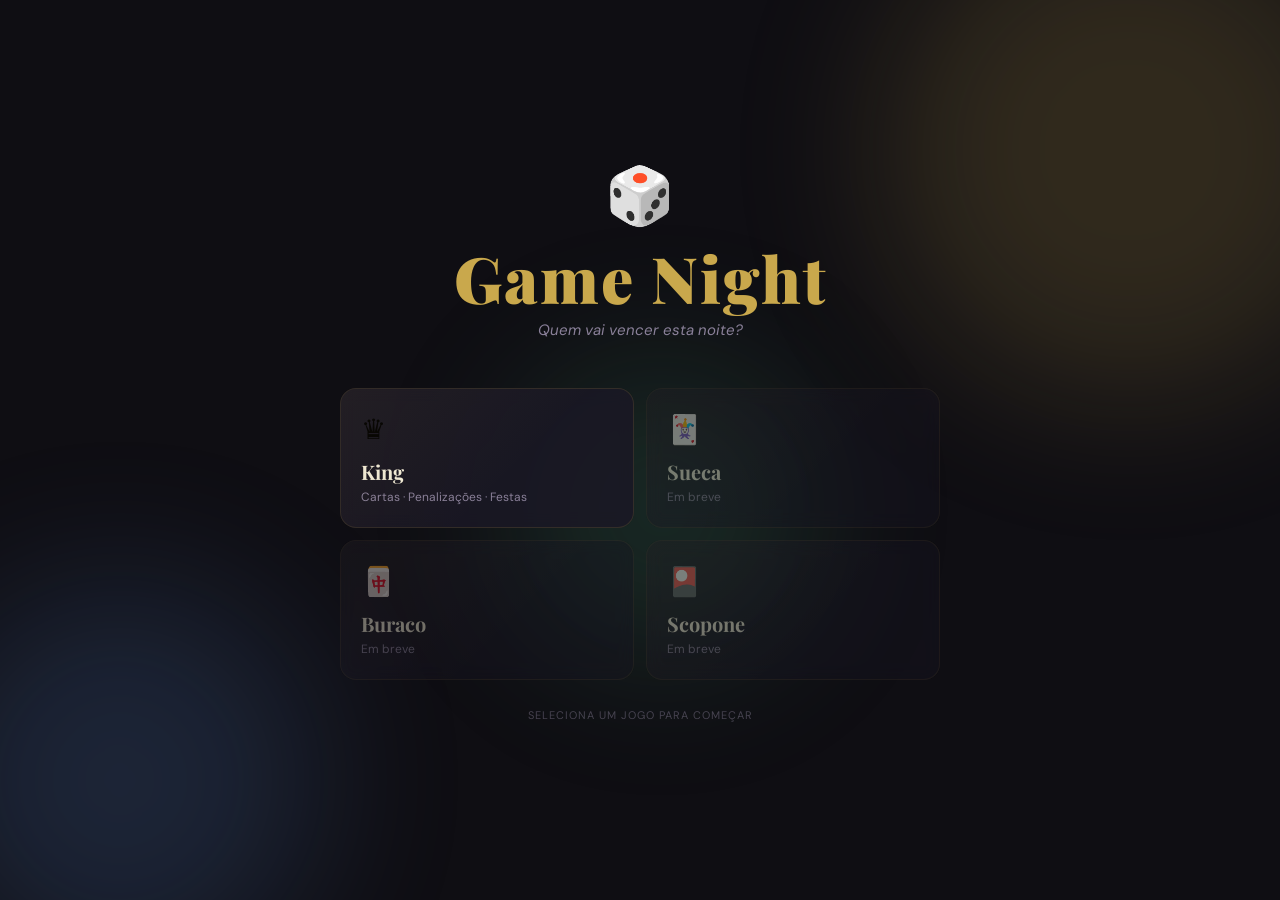
==== index.html @ 3f030af3 "corr king" ====
<!DOCTYPE html>
<html lang="pt">
<head>
<meta charset="UTF-8"/>
<meta name="viewport" content="width=device-width, initial-scale=1.0"/>
<title>Game Night 🎲</title>
<link href="https://fonts.googleapis.com/css2?family=Playfair+Display:wght@400;700;900&family=DM+Sans:wght@300;400;500&display=swap" rel="stylesheet"/>
<style>
*{box-sizing:border-box;margin:0;padding:0}
:root{
  --gold:#c9a84c;--gold-light:#f0d080;
  --bg-deep:#0f0e13;--bg-card:#1a1825;--bg-surface:#221f30;--bg-row:#13121a;
  --text-main:#f0ead6;--text-muted:#8a8099;
  --red:#d64545;--green:#4caf7a;
  --border:rgba(201,168,76,0.15);--border-h:rgba(201,168,76,0.4);
}
html,body{height:100%}
body{font-family:'DM Sans',sans-serif;background:var(--bg-deep);color:var(--text-main);font-size:14px}

/* ── SCREENS ── */
.screen{display:none;min-height:100vh}
.screen.active{display:block}

/* ── HOME ── */
.home-wrap{position:relative;min-height:100vh;display:flex;flex-direction:column;align-items:center;justify-content:center;padding:40px 20px 60px;overflow:hidden}
.blob{position:fixed;border-radius:50%;filter:blur(80px);opacity:.18;pointer-events:none}
.b1{width:500px;height:500px;background:#c9a84c;top:-100px;right:-100px;animation:drift 12s ease-in-out infinite alternate}
.b2{width:400px;height:400px;background:#5b8dd9;bottom:-80px;left:-80px;animation:drift 16s ease-in-out infinite alternate-reverse}
.b3{width:300px;height:300px;background:#4caf7a;top:40%;left:40%;animation:drift 10s ease-in-out infinite alternate}
@keyframes drift{from{transform:translate(0,0) scale(1)}to{transform:translate(30px,20px) scale(1.08)}}
.home-hero{text-align:center;margin-bottom:48px;position:relative;z-index:1}
.dice{font-size:56px;display:inline-block;animation:bounce 2.4s ease-in-out infinite;margin-bottom:14px}
@keyframes bounce{0%,100%{transform:translateY(0)}50%{transform:translateY(-10px)}}
.home-title{font-family:'Playfair Display',serif;font-size:clamp(40px,10vw,64px);font-weight:900;color:var(--gold);letter-spacing:2px;line-height:1;margin-bottom:10px}
.home-sub{font-size:15px;color:var(--text-muted);font-style:italic}
.home-grid{display:grid;grid-template-columns:repeat(auto-fill,minmax(220px,1fr));gap:12px;width:100%;max-width:600px;position:relative;z-index:1}
.game-card{background:rgba(26,24,37,.85);border:1px solid var(--border);border-radius:16px;padding:22px 20px;text-align:left;position:relative;overflow:hidden;backdrop-filter:blur(8px);transition:transform .2s,border-color .2s;font-family:'DM Sans',sans-serif;cursor:pointer}
.game-card::before{content:'';position:absolute;inset:0;background:linear-gradient(135deg,rgba(201,168,76,.06) 0%,transparent 60%);pointer-events:none}
.game-card:not(.soon):hover{transform:translateY(-4px);border-color:var(--border-h)}
.game-card.soon{opacity:.45;cursor:default}
.gc-icon{font-size:28px;margin-bottom:10px;display:block}
.gc-name{font-family:'Playfair Display',serif;font-size:20px;font-weight:700;color:var(--text-main);margin-bottom:4px}
.gc-desc{font-size:12px;color:var(--text-muted)}
.gc-arrow{position:absolute;bottom:18px;right:20px;font-size:20px;color:var(--gold);opacity:0;transform:translateX(-6px);transition:all .2s}
.game-card:not(.soon):hover .gc-arrow{opacity:1;transform:translateX(0)}
.home-footer{font-size:11px;color:var(--text-muted);opacity:.45;letter-spacing:1px;text-transform:uppercase;margin-top:28px;position:relative;z-index:1}

/* ── TOPBAR ── */
.topbar{display:flex;align-items:center;justify-content:space-between;padding:11px 16px;border-bottom:1px solid var(--border);background:rgba(15,14,19,.97);position:sticky;top:0;z-index:50;gap:10px}
.back-btn{background:transparent;border:1px solid var(--border);color:var(--gold);padding:5px 12px;border-radius:20px;font-size:12px;cursor:pointer;font-family:'DM Sans',sans-serif;letter-spacing:.5px;transition:all .2s;white-space:nowrap}
.back-btn:hover{background:rgba(201,168,76,.1);border-color:var(--border-h)}
.topbar-title{font-family:'Playfair Display',serif;font-size:18px;font-weight:700;color:var(--gold);letter-spacing:1px}
.topbar-right{display:flex;gap:6px;flex-shrink:0}

/* ── KING INNER ── */
.king-inner{padding:14px 14px 100px;max-width:1100px;margin:0 auto}

/* ── ROUND PILLS ── */
.round-pills{display:flex;gap:5px;flex-wrap:wrap;margin-bottom:14px}
.rpill{font-family:'DM Sans',sans-serif;font-size:11px;padding:4px 11px;border:1px solid var(--border);background:transparent;color:var(--text-muted);border-radius:20px;cursor:pointer;transition:all .2s}
.rpill.active{background:var(--gold);color:#0f0e13;border-color:var(--gold);font-weight:500}
.rpill.done{border-color:rgba(201,168,76,.4);color:rgba(201,168,76,.7)}
.rpill:hover:not(.active){border-color:var(--gold);color:var(--gold)}

/* ── TOTALS BAR ── */
.totals-bar{display:grid;grid-template-columns:repeat(auto-fill,minmax(170px,1fr));gap:8px;margin-bottom:14px}
.tc{background:var(--bg-card);border:1px solid var(--border);border-radius:10px;padding:10px 14px;display:flex;align-items:center;gap:10px}
.tc.r1{border-color:rgba(255,215,0,.4);background:rgba(255,215,0,.04)}
.tc-avatar{width:32px;height:32px;border-radius:50%;display:flex;align-items:center;justify-content:center;font-size:12px;font-weight:500;font-family:'Playfair Display',serif;flex-shrink:0}
.tc-info{flex:1;min-width:0}
.tc-name-inp{font-size:13px;font-weight:500;background:transparent;border:none;border-bottom:1px solid transparent;color:var(--text-main);font-family:'DM Sans',sans-serif;width:100%;padding:1px 0;transition:border-color .2s}
.tc-name-inp:focus{outline:none;border-bottom-color:var(--gold)}
.tc-rank{font-size:10px;color:var(--text-muted);text-transform:uppercase;letter-spacing:1px;margin-top:2px}
.tc-score{font-family:'Playfair Display',serif;font-size:20px;font-weight:700;color:var(--gold);flex-shrink:0}

/* ── SCORECARD ── */
.table-wrap{overflow-x:auto;border-radius:12px;border:1px solid var(--border);margin-bottom:12px}
#scorecard{width:100%;border-collapse:collapse;min-width:400px;background:var(--bg-card)}
#scorecard th{padding:9px 10px;font-size:11px;font-weight:400;text-transform:uppercase;letter-spacing:1.5px;color:var(--text-muted);text-align:center;border-bottom:1px solid var(--border);white-space:nowrap;background:var(--bg-surface)}
#scorecard th:first-child{text-align:left;min-width:130px}
#scorecard td{padding:7px 10px;font-size:14px;text-align:center;border-bottom:1px solid rgba(255,255,255,.04);color:var(--text-muted)}
#scorecard td:first-child{text-align:left;font-size:13px;color:var(--text-main)}
#scorecard tr:last-child td{border-bottom:none}
.row-sh td{background:var(--bg-row);padding:5px 10px;font-size:10px;text-transform:uppercase;letter-spacing:2px;color:var(--text-muted);border-top:1px solid var(--border)}
.row-t1 td,.row-t2 td{background:rgba(0,0,0,.25);font-weight:500}
.row-t1 td:first-child,.row-t2 td:first-child{color:var(--text-main)}
.row-gt td{background:rgba(201,168,76,.08);font-weight:500;border-top:1px solid rgba(201,168,76,.3)}
.row-gt td:first-child{color:var(--gold);font-family:'Playfair Display',serif;font-size:15px}
.sc{background:transparent;border:1px solid rgba(201,168,76,.15);border-radius:6px;color:var(--text-main);font-size:14px;width:70px;text-align:center;padding:4px 6px;font-family:'DM Sans',sans-serif;transition:border-color .2s,background .2s;-moz-appearance:textfield}
.sc::-webkit-outer-spin-button,.sc::-webkit-inner-spin-button{-webkit-appearance:none}
.sc:focus{outline:none;border-color:var(--gold);background:rgba(201,168,76,.05)}
.festa-label-inp{background:transparent;border:none;border-bottom:1px dashed rgba(201,168,76,.25);color:var(--text-main);font-size:13px;font-family:'DM Sans',sans-serif;padding:1px 2px;width:100%;max-width:130px;transition:border-color .2s}
.festa-label-inp:focus{outline:none;border-bottom-color:var(--gold)}
.pdot{width:8px;height:8px;border-radius:50%;display:inline-block;margin-right:4px;vertical-align:middle}
.cmp{font-weight:500}
.cn{color:var(--red)}.cp{color:var(--green)}.cz{color:var(--text-muted)}.cg{color:var(--gold);font-family:'Playfair Display',serif;font-size:16px}

/* ── ACTIONS ── */
.actions-row{display:flex;gap:8px;flex-wrap:wrap}
.btn-p{background:var(--gold);color:#0f0e13;border:none;border-radius:10px;padding:10px 18px;font-size:13px;font-weight:500;cursor:pointer;font-family:'DM Sans',sans-serif;transition:all .2s}
.btn-p:hover{background:var(--gold-light)}
.btn-s{background:transparent;border:1px solid var(--border);color:var(--gold);border-radius:10px;padding:10px 14px;font-size:13px;cursor:pointer;font-family:'DM Sans',sans-serif;transition:all .2s}
.btn-s:hover{background:rgba(201,168,76,.1);border-color:var(--border-h)}
.btn-d{background:transparent;border:1px solid rgba(214,69,69,.3);color:var(--red);border-radius:10px;padding:10px 14px;font-size:13px;cursor:pointer;font-family:'DM Sans',sans-serif;transition:all .2s}
.btn-d:hover{background:rgba(214,69,69,.08)}
.btn-sm{padding:5px 11px;font-size:11px;border-radius:7px}

/* ── MODAL ── */
.modal-ov{display:none;position:fixed;inset:0;background:rgba(0,0,0,.75);z-index:100;align-items:center;justify-content:center}
.modal-ov.open{display:flex}
.modal-box{background:var(--bg-card);border:1px solid rgba(201,168,76,.3);border-radius:14px;padding:22px;width:min(320px,92vw)}
.modal-box h3{font-family:'Playfair Display',serif;font-size:18px;color:var(--gold);margin-bottom:4px}
.modal-box p{font-size:12px;color:var(--text-muted);margin-bottom:16px}
.mf{margin-bottom:11px}
.mf label{font-size:11px;text-transform:uppercase;letter-spacing:1px;color:var(--text-muted);display:block;margin-bottom:5px}
.mf input{width:100%;background:var(--bg-surface);border:1px solid rgba(201,168,76,.3);border-radius:7px;color:var(--text-main);font-size:14px;padding:8px 11px;font-family:'DM Sans',sans-serif}
.mf input:focus{outline:none;border-color:var(--gold)}
.cpicker{display:flex;gap:7px;flex-wrap:wrap}
.cdot{width:26px;height:26px;border-radius:50%;cursor:pointer;border:2px solid transparent;transition:all .15s}
.cdot.sel{border-color:#fff;transform:scale(1.15)}
.mactions{display:flex;gap:7px;margin-top:16px}

/* ── TOAST ── */
.toast{position:fixed;bottom:20px;left:50%;transform:translateX(-50%) translateY(60px);background:var(--bg-surface);border:1px solid rgba(201,168,76,.35);color:var(--text-main);padding:9px 18px;border-radius:10px;font-size:13px;z-index:300;transition:transform .3s;pointer-events:none;white-space:nowrap}
.toast.show{transform:translateX(-50%) translateY(0)}
.cfetti{position:fixed;inset:0;pointer-events:none;z-index:200;overflow:hidden}
</style>
</head>
<body>

<!-- ══ HOME ══════════════════════════════════════ -->
<div id="screen-home" class="screen active">
  <div class="home-wrap">
    <div class="blob b1"></div>
    <div class="blob b2"></div>
    <div class="blob b3"></div>
    <div class="home-hero">
      <div class="dice">🎲</div>
      <h1 class="home-title">Game Night</h1>
      <p class="home-sub">Quem vai vencer esta noite?</p>
    </div>
    <div class="home-grid">
      <button class="game-card" onclick="openKing()">
        <span class="gc-icon">♛</span>
        <div class="gc-name">King</div>
        <div class="gc-desc">Cartas · Penalizações · Festas</div>
        <div class="gc-arrow">→</div>
      </button>
      <div class="game-card soon">
        <span class="gc-icon">🃏</span>
        <div class="gc-name">Sueca</div>
        <div class="gc-desc">Em breve</div>
      </div>
      <div class="game-card soon">
        <span class="gc-icon">🀄</span>
        <div class="gc-name">Buraco</div>
        <div class="gc-desc">Em breve</div>
      </div>
      <div class="game-card soon">
        <span class="gc-icon">🎴</span>
        <div class="gc-name">Scopone</div>
        <div class="gc-desc">Em breve</div>
      </div>
    </div>
    <p class="home-footer">Seleciona um jogo para começar</p>
  </div>
</div>

<!-- ══ KING ══════════════════════════════════════ -->
<div id="screen-king" class="screen">
  <header class="topbar">
    <button class="back-btn" onclick="goHome()">← Jogos</button>
    <div class="topbar-title">♛ King</div>
    <div class="topbar-right">
      <button class="btn-s btn-sm" onclick="openAddPlayer()">+ Jogador</button>
      <button class="btn-d btn-sm" onclick="doReset()">↺ Reset</button>
    </div>
  </header>
  <div class="king-inner">
    <div class="round-pills" id="round-pills"></div>
    <div class="totals-bar" id="totals-bar"></div>
    <div class="table-wrap"><table id="scorecard"></table></div>
    <div class="actions-row">
      <button class="btn-p" onclick="saveRound()">✓ Guardar Ronda</button>
      <button class="btn-s" onclick="doAddFesta()">+ Festa</button>
      <button class="btn-d" id="btn-rm-festa" style="display:none" onclick="doRemoveFesta()">− Festa</button>
    </div>
  </div>
</div>

<!-- ══ MODAL ══════════════════════════════════════ -->
<div class="modal-ov" id="modal-ov" onclick="if(event.target===this)closeModal()">
  <div class="modal-box">
    <h3>Novo Jogador</h3>
    <p>Adiciona um jogador à partida</p>
    <div class="mf"><label>Nome</label><input type="text" id="pname" placeholder="Ex: João" maxlength="14" onkeydown="if(event.key==='Enter')confirmPlayer()"/></div>
    <div class="mf"><label>Cor</label><div class="cpicker" id="cpicker"></div></div>
    <div class="mactions">
      <button class="btn-p" onclick="confirmPlayer()">Adicionar</button>
      <button class="btn-s" onclick="closeModal()">Cancelar</button>
    </div>
  </div>
</div>

<div class="toast" id="toast"></div>
<div class="cfetti" id="cfetti"></div>

<script>
// ═══════════════ DATA ═══════════════
const PALETTE = ['#c9a84c','#d64545','#4caf7a','#5b8dd9','#a066d3','#e07b3a','#4db3b3','#d45b8a'];
const NUM_ROUNDS = 8;
const PEN_ROWS = [
  {key:'no_vazar', label:'🚫 Sem vazar'},
  {key:'copas',    label:'♥ Copas'},
  {key:'damas',    label:'👸 Damas'},
  {key:'homens',   label:'🕺 Homens'},
  {key:'porco',    label:'🐷 Porco'},
  {key:'dobro',    label:'2✖ Dobro'},
];

const DEFAULT = () => ({
  players:[
    {id:1,name:'Jogador 1',color:'#c9a84c'},
    {id:2,name:'Jogador 2',color:'#d64545'},
    {id:3,name:'Jogador 3',color:'#4caf7a'},
    {id:4,name:'Jogador 4',color:'#5b8dd9'},
  ],
  cur:1, nid:5, rounds:{}
});

let S = DEFAULT();

function save(){ try{localStorage.setItem('gn-king',JSON.stringify(S));}catch(e){} }
function load(){
  try{const d=localStorage.getItem('gn-king');if(d)S=JSON.parse(d);}catch(e){S=DEFAULT();}
}

function initRound(r){
  if(!S.rounds[r]){
    const pen={};
    PEN_ROWS.forEach(pr=>{pen[pr.key]={};S.players.forEach(p=>{pen[pr.key][p.id]=0;});});
    const festas=[];
    for(let i=0;i<4;i++){const v={};S.players.forEach(p=>{v[p.id]=0;});festas.push({label:'Festa '+(i+1),v});}
    S.rounds[r]={pen,festas};
  } else {
    const rd=S.rounds[r];
    S.players.forEach(p=>{
      PEN_ROWS.forEach(pr=>{if(!rd.pen[pr.key])rd.pen[pr.key]={};if(rd.pen[pr.key][p.id]===undefined)rd.pen[pr.key][p.id]=0;});
      rd.festas.forEach(f=>{if(!f.v)f.v={};if(f.v[p.id]===undefined)f.v[p.id]=0;});
    });
  }
}

// ═══════════════ CALCULATIONS ═══════════════
function t1(r){
  const rd=S.rounds[r];if(!rd)return{};
  const t={};S.players.forEach(p=>{t[p.id]=0;});
  PEN_ROWS.forEach(pr=>{S.players.forEach(p=>{t[p.id]-=(rd.pen[pr.key]&&rd.pen[pr.key][p.id])||0;});});
  return t;
}
function t2(r){
  const rd=S.rounds[r];if(!rd)return{};
  const t={};S.players.forEach(p=>{t[p.id]=0;});
  rd.festas.forEach(f=>{S.players.forEach(p=>{t[p.id]+=(f.v[p.id]||0);});});
  return t;
}
function gt(r){
  const a=t1(r),b=t2(r),g={};
  S.players.forEach(p=>{g[p.id]=(a[p.id]||0)+(b[p.id]||0);});
  return g;
}
function allTotals(){
  const t={};S.players.forEach(p=>{t[p.id]=0;});
  for(let r=1;r<=NUM_ROUNDS;r++){if(S.rounds[r]){const g=gt(r);S.players.forEach(p=>{t[p.id]+=g[p.id]||0;});}}
  return t;
}
function rankings(){
  const all=allTotals();
  return [...S.players].sort((a,b)=>all[b.id]-all[a.id]).map((p,i)=>({...p,total:all[p.id],rank:i+1}));
}

// ═══════════════ FORMAT ═══════════════
function fmt(v){if(!v)return'0';return v>0?'+'+v:String(v);}
function sc(v,pig){if(v===0)return'cz';if(pig)return v>0?'cp':'cn';return v<0?'cp':'cn';}
function ini(n){return n.slice(0,2).toUpperCase();}

// ═══════════════ RENDER ═══════════════
function renderPills(){
  const c=document.getElementById('round-pills');c.innerHTML='';
  for(let r=1;r<=NUM_ROUNDS;r++){
    const b=document.createElement('button');
    b.className='rpill'+(r===S.cur?' active':S.rounds[r]?' done':'');
    b.textContent='Ronda '+r;
    b.onclick=()=>{S.cur=r;renderKing();};
    c.appendChild(b);
  }
}

function renderTotals(){
  const c=document.getElementById('totals-bar');c.innerHTML='';
  const rnk=rankings();
  const medals=['♛','♜','♝'];
  rnk.forEach((p,i)=>{
    const d=document.createElement('div');
    d.className='tc'+(i===0?' r1':'');
    d.innerHTML=`
      <div class="tc-avatar" style="background:${p.color}22;color:${p.color}">${ini(p.name)}</div>
      <div class="tc-info">
        <input class="tc-name-inp" type="text" value="${p.name}" maxlength="14" data-pid="${p.id}"/>
        <div class="tc-rank">${i<3?medals[i]+' ':''}${i+1}º lugar</div>
      </div>
      <div class="tc-score">${p.total}</div>`;
    const inp=d.querySelector('.tc-name-inp');
    inp.addEventListener('blur',()=>{
      const n=inp.value.trim();
      if(n&&n!==p.name){
        const pl=S.players.find(x=>x.id===p.id);
        if(pl){pl.name=n;save();renderKing();toast('Nome atualizado!');}
      }
    });
    inp.addEventListener('keydown',e=>{if(e.key==='Enter')inp.blur();});
    c.appendChild(d);
  });
}

function renderTable(){
  const tbl=document.getElementById('scorecard');
  initRound(S.cur);
  const rd=S.rounds[S.cur];
  const R1=t1(S.cur),R2=t2(S.cur),GT=gt(S.cur);
  const np=S.players.length;

  let h='<thead><tr><th>Categoria</th>';
  S.players.forEach(p=>{h+=`<th><span class="pdot" style="background:${p.color}"></span>${p.name}</th>`;});
  h+='</tr></thead><tbody>';

  // Penalizações
  h+=`<tr class="row-sh"><td colspan="${1+np}">Penalizações (pontos negativos)</td></tr>`;
  PEN_ROWS.forEach(pr=>{
    h+=`<tr><td>${pr.label}</td>`;
    S.players.forEach(p=>{
      const v=rd.pen[pr.key]?rd.pen[pr.key][p.id]||0:0;
      h+=`<td><input class="sc" type="number" value="${v}" data-t="pen" data-k="${pr.key}" data-pid="${p.id}"/></td>`;
    });
    h+='</tr>';
  });

  // Total 1
  h+=`<tr class="row-t1"><td>Total 1 (pontos negativos)</td>`;
  S.players.forEach(p=>{h+=`<td class="cmp ${sc(R1[p.id],false)}" data-t1="${p.id}">${fmt(R1[p.id])}</td>`;});
  h+='</tr>';

  // Festas
  h+=`<tr class="row-sh"><td colspan="${1+np}">Festas (pontos positivos)</td></tr>`;
  rd.festas.forEach((f,i)=>{
    h+=`<tr><td><input class="festa-label-inp" type="text" value="${f.label}" data-fi="${i}"/></td>`;
    S.players.forEach(p=>{
      const v=f.v[p.id]||0;
      h+=`<td><input class="sc" type="number" value="${v}" data-t="festa" data-fi="${i}" data-pid="${p.id}"/></td>`;
    });
    h+='</tr>';
  });

  // Total 2
  h+=`<tr class="row-t2"><td>Total 2 (pontos positivos)</td>`;
  S.players.forEach(p=>{h+=`<td class="cmp ${sc(R2[p.id],true)}" data-t2="${p.id}">${fmt(R2[p.id])}</td>`;});
  h+='</tr>';

  // Grand total
  h+=`<tr class="row-gt"><td>♛ Soma Total</td>`;
  S.players.forEach(p=>{h+=`<td class="cmp cg" data-gt="${p.id}">${fmt(GT[p.id])}</td>`;});
  h+='</tr></tbody>';

  tbl.innerHTML=h;

  // Score inputs
  tbl.querySelectorAll('.sc').forEach(el=>{
    el.addEventListener('input',()=>{
      const pid=parseInt(el.dataset.pid),v=parseInt(el.value)||0;
      initRound(S.cur);
      if(el.dataset.t==='pen'){
        S.rounds[S.cur].pen[el.dataset.k][pid]=v;
      } else {
        S.rounds[S.cur].festas[parseInt(el.dataset.fi)].v[pid]=v;
      }
      save();updateTotals();
    });
  });

  // Festa label inputs
  tbl.querySelectorAll('.festa-label-inp').forEach(el=>{
    el.addEventListener('blur',()=>{
      const fi=parseInt(el.dataset.fi),lbl=el.value.trim();
      if(lbl){S.rounds[S.cur].festas[fi].label=lbl;save();}
    });
    el.addEventListener('keydown',e=>{if(e.key==='Enter')el.blur();});
  });

  document.getElementById('btn-rm-festa').style.display=rd.festas.length>1?'':'none';
}

function updateTotals(){
  const R1=t1(S.cur),R2=t2(S.cur),GT=gt(S.cur);
  S.players.forEach(p=>{
    const c1=document.querySelector(`[data-t1="${p.id}"]`);
    const c2=document.querySelector(`[data-t2="${p.id}"]`);
    const cg=document.querySelector(`[data-gt="${p.id}"]`);
    if(c1){c1.textContent=fmt(R1[p.id]);c1.className=`cmp ${sc(R1[p.id],false)}`;}
    if(c2){c2.textContent=fmt(R2[p.id]);c2.className=`cmp ${sc(R2[p.id],true)}`;}
    if(cg){cg.textContent=fmt(GT[p.id]);cg.className='cmp cg';}
  });
  renderTotals();
}

function renderKing(){renderPills();renderTotals();renderTable();}

// ═══════════════ ACTIONS ═══════════════
function openKing(){
  document.getElementById('screen-home').classList.remove('active');
  document.getElementById('screen-king').classList.add('active');
  renderKing();
}
function goHome(){
  document.getElementById('screen-king').classList.remove('active');
  document.getElementById('screen-home').classList.add('active');
}
function saveRound(){
  initRound(S.cur);save();renderKing();toast('Ronda '+S.cur+' guardada!');
  if(Object.keys(S.rounds).length>=NUM_ROUNDS){
    const w=rankings()[0];
    setTimeout(()=>{toast('♛ '+w.name+' lidera com '+w.total+' pts!');confetti();},400);
  }
}
function doReset(){
  if(confirm('Reiniciar toda a partida?')){S=DEFAULT();save();renderKing();toast('Partida reiniciada');}
}
function doAddFesta(){initRound(S.cur);const n=S.rounds[S.cur].festas.length+1;const v={};S.players.forEach(p=>{v[p.id]=0;});S.rounds[S.cur].festas.push({label:'Festa '+n,v});save();renderTable();toast('Festa adicionada');}
function doRemoveFesta(){
  if(S.rounds[S.cur]&&S.rounds[S.cur].festas.length>1){S.rounds[S.cur].festas.pop();save();renderTable();toast('Festa removida');}
}

// ═══════════════ ADD PLAYER ═══════════════
let selColor=PALETTE[0];
function openAddPlayer(){
  selColor=PALETTE[S.players.length%PALETTE.length];
  renderCpicker();
  document.getElementById('pname').value='';
  document.getElementById('modal-ov').classList.add('open');
  setTimeout(()=>document.getElementById('pname').focus(),80);
}
function closeModal(){document.getElementById('modal-ov').classList.remove('open');}
function renderCpicker(){
  const c=document.getElementById('cpicker');c.innerHTML='';
  PALETTE.forEach(col=>{
    const d=document.createElement('div');
    d.className='cdot'+(col===selColor?' sel':'');
    d.style.background=col;
    d.onclick=()=>{selColor=col;renderCpicker();};
    c.appendChild(d);
  });
}
function confirmPlayer(){
  const name=document.getElementById('pname').value.trim();
  if(!name){toast('Insere um nome');return;}
  if(S.players.find(p=>p.name.toLowerCase()===name.toLowerCase())){toast('Nome já existe');return;}
  const id=S.nid++;
  S.players.push({id,name,color:selColor});
  Object.keys(S.rounds).forEach(r=>{
    const rd=S.rounds[r];
    PEN_ROWS.forEach(pr=>{if(rd.pen[pr.key])rd.pen[pr.key][id]=0;});
    rd.festas.forEach(f=>{f.v[id]=0;});
  });
  save();closeModal();renderKing();toast(name+' adicionado!');
}

// ═══════════════ TOAST & CONFETTI ═══════════════
let tt;
function toast(msg){
  const el=document.getElementById('toast');el.textContent=msg;el.classList.add('show');
  clearTimeout(tt);tt=setTimeout(()=>el.classList.remove('show'),2500);
}
function confetti(){
  const c=document.getElementById('cfetti');c.innerHTML='';
  const cols=['#c9a84c','#f0d080','#fff','#d64545','#4caf7a','#5b8dd9'];
  const st=document.createElement('style');
  st.textContent='@keyframes cf{0%{opacity:1;transform:translateY(0) rotate(0)}100%{opacity:0;transform:translateY(700px) rotate(720deg)}}';
  document.head.appendChild(st);
  for(let i=0;i<70;i++){
    const p=document.createElement('div');const sz=6+Math.random()*6;
    p.style.cssText=`position:absolute;left:${Math.random()*100}%;top:-10px;width:${sz}px;height:${sz}px;background:${cols[Math.floor(Math.random()*cols.length)]};border-radius:${Math.random()>.5?'50%':'2px'};animation:cf ${1.2+Math.random()*1.8}s ${Math.random()*.6}s forwards`;
    c.appendChild(p);
  }
  setTimeout(()=>c.innerHTML='',4000);
}

// ═══════════════ INIT ═══════════════
load();
</script>
</body>
</html>
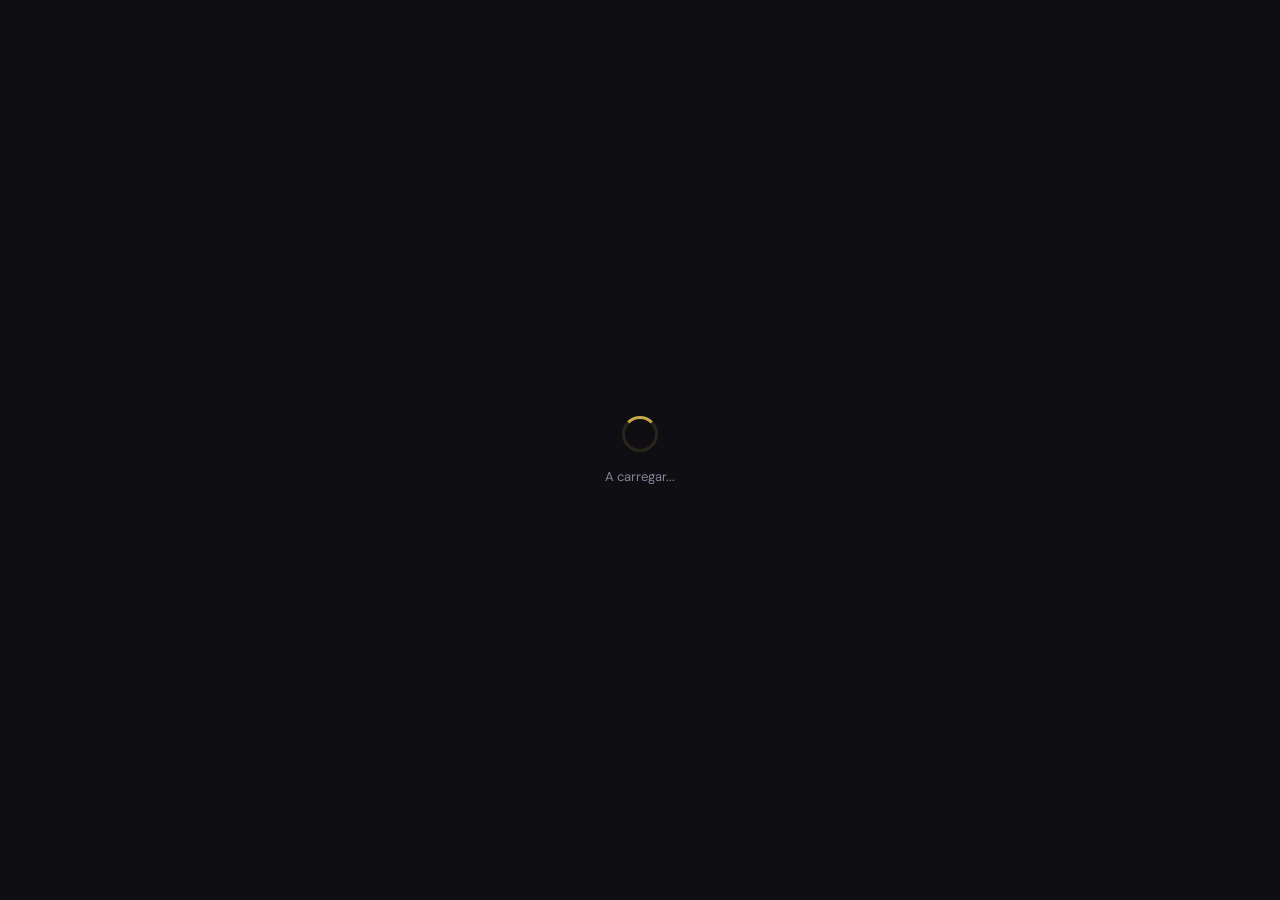
==== commit db448ee2: "login" ====
--- a/index.html
+++ b/index.html
@@ -5,6 +5,7 @@
 <meta name="viewport" content="width=device-width, initial-scale=1.0"/>
 <title>Game Night 🎲</title>
 <link href="https://fonts.googleapis.com/css2?family=Playfair+Display:wght@400;700;900&family=DM+Sans:wght@300;400;500&display=swap" rel="stylesheet"/>
+<script src="https://cdn.jsdelivr.net/npm/@supabase/supabase-js@2"></script>
 <style>
 *{box-sizing:border-box;margin:0;padding:0}
 :root{
@@ -16,53 +17,96 @@
 }
 html,body{height:100%}
 body{font-family:'DM Sans',sans-serif;background:var(--bg-deep);color:var(--text-main);font-size:14px}
-
-/* ── SCREENS ── */
 .screen{display:none;min-height:100vh}
 .screen.active{display:block}
 
-/* ── HOME ── */
-.home-wrap{position:relative;min-height:100vh;display:flex;flex-direction:column;align-items:center;justify-content:center;padding:40px 20px 60px;overflow:hidden}
-.blob{position:fixed;border-radius:50%;filter:blur(80px);opacity:.18;pointer-events:none}
+/* BLOBS */
+.blob{position:fixed;border-radius:50%;filter:blur(80px);opacity:.15;pointer-events:none;z-index:0}
 .b1{width:500px;height:500px;background:#c9a84c;top:-100px;right:-100px;animation:drift 12s ease-in-out infinite alternate}
 .b2{width:400px;height:400px;background:#5b8dd9;bottom:-80px;left:-80px;animation:drift 16s ease-in-out infinite alternate-reverse}
 .b3{width:300px;height:300px;background:#4caf7a;top:40%;left:40%;animation:drift 10s ease-in-out infinite alternate}
 @keyframes drift{from{transform:translate(0,0) scale(1)}to{transform:translate(30px,20px) scale(1.08)}}
-.home-hero{text-align:center;margin-bottom:48px;position:relative;z-index:1}
+
+/* LOADING */
+.loading-screen{position:fixed;inset:0;background:var(--bg-deep);display:flex;align-items:center;justify-content:center;z-index:200;flex-direction:column;gap:16px}
+.loading-screen.hidden{display:none}
+.spinner{width:36px;height:36px;border:3px solid var(--border);border-top-color:var(--gold);border-radius:50%;animation:spin .8s linear infinite}
+@keyframes spin{to{transform:rotate(360deg)}}
+.loading-screen p{font-size:13px;color:var(--text-muted)}
+
+/* AUTH */
+.auth-wrap{position:relative;min-height:100vh;display:flex;align-items:center;justify-content:center;padding:20px}
+.auth-card{position:relative;z-index:1;background:rgba(26,24,37,.92);border:1px solid var(--border);border-radius:20px;padding:36px 32px;width:min(400px,100%);backdrop-filter:blur(12px)}
+.auth-logo{text-align:center;margin-bottom:28px}
+.auth-dice{font-size:44px;display:inline-block;animation:bounce 2.4s ease-in-out infinite}
+@keyframes bounce{0%,100%{transform:translateY(0)}50%{transform:translateY(-10px)}}
+.auth-title{font-family:'Playfair Display',serif;font-size:28px;font-weight:900;color:var(--gold);letter-spacing:1px;margin-top:8px}
+.auth-sub{font-size:13px;color:var(--text-muted);margin-top:4px}
+.auth-tabs{display:flex;gap:4px;background:var(--bg-surface);border-radius:10px;padding:4px;margin-bottom:24px}
+.auth-tab{flex:1;padding:8px;border:none;background:transparent;color:var(--text-muted);font-family:'DM Sans',sans-serif;font-size:13px;border-radius:7px;cursor:pointer;transition:all .2s}
+.auth-tab.active{background:var(--gold);color:#0f0e13;font-weight:500}
+.auth-form{display:flex;flex-direction:column;gap:14px}
+.af-field label{font-size:11px;text-transform:uppercase;letter-spacing:1px;color:var(--text-muted);display:block;margin-bottom:5px}
+.af-field input{width:100%;background:var(--bg-row);border:1px solid var(--border);border-radius:8px;color:var(--text-main);font-size:14px;padding:10px 12px;font-family:'DM Sans',sans-serif;transition:border-color .2s}
+.af-field input:focus{outline:none;border-color:var(--gold)}
+.auth-btn{background:var(--gold);color:#0f0e13;border:none;border-radius:10px;padding:12px;font-size:14px;font-weight:500;cursor:pointer;font-family:'DM Sans',sans-serif;transition:all .2s;margin-top:4px}
+.auth-btn:hover{background:var(--gold-light)}
+.auth-err{font-size:12px;color:var(--red);text-align:center;min-height:18px}
+
+/* STARS */
+.stars{position:fixed;inset:0;pointer-events:none;z-index:0;overflow:hidden}
+.star{position:absolute;background:#fff;border-radius:50%;animation:twinkle var(--d) ease-in-out infinite alternate}
+@keyframes twinkle{0%{opacity:.1;transform:scale(1)}100%{opacity:.7;transform:scale(1.4)}}
+
+/* HOME */
+.home-wrap{position:relative;min-height:100vh;display:flex;flex-direction:column;align-items:center;justify-content:center;padding:40px 20px 60px;overflow:hidden}
+.home-hero{text-align:center;margin-bottom:44px;position:relative;z-index:1}
 .dice{font-size:56px;display:inline-block;animation:bounce 2.4s ease-in-out infinite;margin-bottom:14px}
-@keyframes bounce{0%,100%{transform:translateY(0)}50%{transform:translateY(-10px)}}
 .home-title{font-family:'Playfair Display',serif;font-size:clamp(40px,10vw,64px);font-weight:900;color:var(--gold);letter-spacing:2px;line-height:1;margin-bottom:10px}
 .home-sub{font-size:15px;color:var(--text-muted);font-style:italic}
+.home-user{font-size:12px;color:var(--text-muted);margin-top:8px}
+.home-user span{color:var(--gold);font-weight:500}
 .home-grid{display:grid;grid-template-columns:repeat(auto-fill,minmax(220px,1fr));gap:12px;width:100%;max-width:600px;position:relative;z-index:1}
-.game-card{background:rgba(26,24,37,.85);border:1px solid var(--border);border-radius:16px;padding:22px 20px;text-align:left;position:relative;overflow:hidden;backdrop-filter:blur(8px);transition:transform .2s,border-color .2s;font-family:'DM Sans',sans-serif;cursor:pointer}
-.game-card::before{content:'';position:absolute;inset:0;background:linear-gradient(135deg,rgba(201,168,76,.06) 0%,transparent 60%);pointer-events:none}
-.game-card:not(.soon):hover{transform:translateY(-4px);border-color:var(--border-h)}
-.game-card.soon{opacity:.45;cursor:default}
-.gc-icon{font-size:28px;margin-bottom:10px;display:block}
+.game-card{background:rgba(26,24,37,.85);border:1px solid var(--border);border-radius:16px;padding:22px 20px;text-align:left;position:relative;overflow:hidden;backdrop-filter:blur(8px);transition:transform .2s,border-color .2s,box-shadow .2s;font-family:'DM Sans',sans-serif;cursor:pointer}
+.game-card::before{content:'';position:absolute;inset:0;background:linear-gradient(135deg,rgba(201,168,76,.07) 0%,transparent 60%);pointer-events:none}
+.game-card:not(.soon):hover{transform:translateY(-5px);border-color:var(--border-h);box-shadow:0 8px 32px rgba(201,168,76,.12)}
+.game-card.soon{opacity:.4;cursor:default}
+.gc-icon{font-size:30px;margin-bottom:10px;display:block}
 .gc-name{font-family:'Playfair Display',serif;font-size:20px;font-weight:700;color:var(--text-main);margin-bottom:4px}
 .gc-desc{font-size:12px;color:var(--text-muted)}
+.gc-badge{position:absolute;top:14px;right:14px;font-size:10px;background:rgba(201,168,76,.15);color:var(--gold);border:1px solid rgba(201,168,76,.3);padding:2px 8px;border-radius:20px;letter-spacing:.5px}
 .gc-arrow{position:absolute;bottom:18px;right:20px;font-size:20px;color:var(--gold);opacity:0;transform:translateX(-6px);transition:all .2s}
 .game-card:not(.soon):hover .gc-arrow{opacity:1;transform:translateX(0)}
-.home-footer{font-size:11px;color:var(--text-muted);opacity:.45;letter-spacing:1px;text-transform:uppercase;margin-top:28px;position:relative;z-index:1}
-
-/* ── TOPBAR ── */
+
+/* GAME HISTORY */
+.home-history{width:100%;max-width:600px;position:relative;z-index:1;margin-top:24px}
+.hh-title{font-size:11px;text-transform:uppercase;letter-spacing:2px;color:var(--text-muted);margin-bottom:10px}
+.hh-list{display:flex;flex-direction:column;gap:7px}
+.hh-item{background:rgba(26,24,37,.7);border:1px solid var(--border);border-radius:10px;padding:10px 14px;display:flex;align-items:center;justify-content:space-between;gap:12px;backdrop-filter:blur(6px)}
+.hh-name{font-size:13px;font-weight:500;margin-bottom:2px}
+.hh-date{font-size:11px;color:var(--text-muted)}
+.hh-btn{font-size:11px;color:var(--gold);border:1px solid var(--border);background:transparent;border-radius:6px;padding:4px 10px;cursor:pointer;font-family:'DM Sans',sans-serif;transition:all .2s;white-space:nowrap;flex-shrink:0}
+.hh-btn:hover{background:rgba(201,168,76,.1);border-color:var(--border-h)}
+
+.home-footer-row{display:flex;align-items:center;gap:12px;margin-top:28px;position:relative;z-index:1}
+.home-footer{font-size:11px;color:var(--text-muted);opacity:.45;letter-spacing:1px;text-transform:uppercase}
+.logout-btn{font-size:11px;color:var(--text-muted);background:transparent;border:1px solid rgba(255,255,255,.08);border-radius:6px;padding:4px 10px;cursor:pointer;font-family:'DM Sans',sans-serif;transition:all .2s}
+.logout-btn:hover{color:var(--red);border-color:rgba(214,69,69,.3)}
+
+/* TOPBAR */
 .topbar{display:flex;align-items:center;justify-content:space-between;padding:11px 16px;border-bottom:1px solid var(--border);background:rgba(15,14,19,.97);position:sticky;top:0;z-index:50;gap:10px}
-.back-btn{background:transparent;border:1px solid var(--border);color:var(--gold);padding:5px 12px;border-radius:20px;font-size:12px;cursor:pointer;font-family:'DM Sans',sans-serif;letter-spacing:.5px;transition:all .2s;white-space:nowrap}
+.back-btn{background:transparent;border:1px solid var(--border);color:var(--gold);padding:5px 12px;border-radius:20px;font-size:12px;cursor:pointer;font-family:'DM Sans',sans-serif;transition:all .2s;white-space:nowrap}
 .back-btn:hover{background:rgba(201,168,76,.1);border-color:var(--border-h)}
 .topbar-title{font-family:'Playfair Display',serif;font-size:18px;font-weight:700;color:var(--gold);letter-spacing:1px}
 .topbar-right{display:flex;gap:6px;flex-shrink:0}
 
-/* ── KING INNER ── */
+/* KING */
 .king-inner{padding:14px 14px 100px;max-width:1100px;margin:0 auto}
-
-/* ── ROUND PILLS ── */
 .round-pills{display:flex;gap:5px;flex-wrap:wrap;margin-bottom:14px}
 .rpill{font-family:'DM Sans',sans-serif;font-size:11px;padding:4px 11px;border:1px solid var(--border);background:transparent;color:var(--text-muted);border-radius:20px;cursor:pointer;transition:all .2s}
 .rpill.active{background:var(--gold);color:#0f0e13;border-color:var(--gold);font-weight:500}
 .rpill.done{border-color:rgba(201,168,76,.4);color:rgba(201,168,76,.7)}
 .rpill:hover:not(.active){border-color:var(--gold);color:var(--gold)}
-
-/* ── TOTALS BAR ── */
 .totals-bar{display:grid;grid-template-columns:repeat(auto-fill,minmax(170px,1fr));gap:8px;margin-bottom:14px}
 .tc{background:var(--bg-card);border:1px solid var(--border);border-radius:10px;padding:10px 14px;display:flex;align-items:center;gap:10px}
 .tc.r1{border-color:rgba(255,215,0,.4);background:rgba(255,215,0,.04)}
@@ -72,8 +116,6 @@
 .tc-name-inp:focus{outline:none;border-bottom-color:var(--gold)}
 .tc-rank{font-size:10px;color:var(--text-muted);text-transform:uppercase;letter-spacing:1px;margin-top:2px}
 .tc-score{font-family:'Playfair Display',serif;font-size:20px;font-weight:700;color:var(--gold);flex-shrink:0}
-
-/* ── SCORECARD ── */
 .table-wrap{overflow-x:auto;border-radius:12px;border:1px solid var(--border);margin-bottom:12px}
 #scorecard{width:100%;border-collapse:collapse;min-width:400px;background:var(--bg-card)}
 #scorecard th{padding:9px 10px;font-size:11px;font-weight:400;text-transform:uppercase;letter-spacing:1.5px;color:var(--text-muted);text-align:center;border-bottom:1px solid var(--border);white-space:nowrap;background:var(--bg-surface)}
@@ -94,8 +136,6 @@
 .pdot{width:8px;height:8px;border-radius:50%;display:inline-block;margin-right:4px;vertical-align:middle}
 .cmp{font-weight:500}
 .cn{color:var(--red)}.cp{color:var(--green)}.cz{color:var(--text-muted)}.cg{color:var(--gold);font-family:'Playfair Display',serif;font-size:16px}
-
-/* ── ACTIONS ── */
 .actions-row{display:flex;gap:8px;flex-wrap:wrap}
 .btn-p{background:var(--gold);color:#0f0e13;border:none;border-radius:10px;padding:10px 18px;font-size:13px;font-weight:500;cursor:pointer;font-family:'DM Sans',sans-serif;transition:all .2s}
 .btn-p:hover{background:var(--gold-light)}
@@ -105,7 +145,7 @@
 .btn-d:hover{background:rgba(214,69,69,.08)}
 .btn-sm{padding:5px 11px;font-size:11px;border-radius:7px}
 
-/* ── MODAL ── */
+/* MODAL */
 .modal-ov{display:none;position:fixed;inset:0;background:rgba(0,0,0,.75);z-index:100;align-items:center;justify-content:center}
 .modal-ov.open{display:flex}
 .modal-box{background:var(--bg-card);border:1px solid rgba(201,168,76,.3);border-radius:14px;padding:22px;width:min(320px,92vw)}
@@ -120,7 +160,7 @@
 .cdot.sel{border-color:#fff;transform:scale(1.15)}
 .mactions{display:flex;gap:7px;margin-top:16px}
 
-/* ── TOAST ── */
+/* TOAST */
 .toast{position:fixed;bottom:20px;left:50%;transform:translateX(-50%) translateY(60px);background:var(--bg-surface);border:1px solid rgba(201,168,76,.35);color:var(--text-main);padding:9px 18px;border-radius:10px;font-size:13px;z-index:300;transition:transform .3s;pointer-events:none;white-space:nowrap}
 .toast.show{transform:translateX(-50%) translateY(0)}
 .cfetti{position:fixed;inset:0;pointer-events:none;z-index:200;overflow:hidden}
@@ -128,45 +168,76 @@
 </head>
 <body>
 
-<!-- ══ HOME ══════════════════════════════════════ -->
-<div id="screen-home" class="screen active">
+<div class="loading-screen" id="loading"><div class="spinner"></div><p>A carregar...</p></div>
+<div class="blob b1"></div><div class="blob b2"></div><div class="blob b3"></div>
+
+<!-- AUTH -->
+<div id="screen-auth" class="screen">
+  <div class="auth-wrap">
+    <div class="auth-card">
+      <div class="auth-logo">
+        <div class="auth-dice">🎲</div>
+        <div class="auth-title">Game Night</div>
+        <div class="auth-sub">A tua noite de jogos começa aqui</div>
+      </div>
+      <div class="auth-tabs">
+        <button class="auth-tab active" onclick="switchTab('login')">Entrar</button>
+        <button class="auth-tab" onclick="switchTab('register')">Registar</button>
+      </div>
+      <div class="auth-form">
+        <div class="af-field" id="field-username" style="display:none">
+          <label>Nome de utilizador</label>
+          <input type="text" id="auth-username" placeholder="Ex: joao_silva" maxlength="20"/>
+        </div>
+        <div class="af-field">
+          <label>Email</label>
+          <input type="email" id="auth-email" placeholder="o-teu@email.com"/>
+        </div>
+        <div class="af-field">
+          <label>Password</label>
+          <input type="password" id="auth-pass" placeholder="••••••••" onkeydown="if(event.key==='Enter')doAuth()"/>
+        </div>
+        <div class="auth-err" id="auth-err"></div>
+        <button class="auth-btn" id="auth-btn" onclick="doAuth()">Entrar</button>
+      </div>
+    </div>
+  </div>
+</div>
+
+<!-- HOME -->
+<div id="screen-home" class="screen">
+  <div class="stars" id="stars"></div>
   <div class="home-wrap">
-    <div class="blob b1"></div>
-    <div class="blob b2"></div>
-    <div class="blob b3"></div>
     <div class="home-hero">
       <div class="dice">🎲</div>
       <h1 class="home-title">Game Night</h1>
       <p class="home-sub">Quem vai vencer esta noite?</p>
+      <p class="home-user">Olá, <span id="home-username">jogador</span> 👋</p>
     </div>
     <div class="home-grid">
-      <button class="game-card" onclick="openKing()">
+      <button class="game-card" onclick="startNewKing()">
         <span class="gc-icon">♛</span>
         <div class="gc-name">King</div>
         <div class="gc-desc">Cartas · Penalizações · Festas</div>
+        <div class="gc-badge">ativo</div>
         <div class="gc-arrow">→</div>
       </button>
-      <div class="game-card soon">
-        <span class="gc-icon">🃏</span>
-        <div class="gc-name">Sueca</div>
-        <div class="gc-desc">Em breve</div>
-      </div>
-      <div class="game-card soon">
-        <span class="gc-icon">🀄</span>
-        <div class="gc-name">Buraco</div>
-        <div class="gc-desc">Em breve</div>
-      </div>
-      <div class="game-card soon">
-        <span class="gc-icon">🎴</span>
-        <div class="gc-name">Scopone</div>
-        <div class="gc-desc">Em breve</div>
-      </div>
+      <div class="game-card soon"><span class="gc-icon">🃏</span><div class="gc-name">Sueca</div><div class="gc-desc">Em breve</div></div>
+      <div class="game-card soon"><span class="gc-icon">🀄</span><div class="gc-name">Buraco</div><div class="gc-desc">Em breve</div></div>
+      <div class="game-card soon"><span class="gc-icon">🎴</span><div class="gc-name">Scopone</div><div class="gc-desc">Em breve</div></div>
     </div>
-    <p class="home-footer">Seleciona um jogo para começar</p>
+    <div class="home-history" id="home-history" style="display:none">
+      <div class="hh-title">Partidas guardadas</div>
+      <div class="hh-list" id="hh-list"></div>
+    </div>
+    <div class="home-footer-row">
+      <p class="home-footer">Seleciona um jogo para começar</p>
+      <button class="logout-btn" onclick="doLogout()">Sair →</button>
+    </div>
   </div>
 </div>
 
-<!-- ══ KING ══════════════════════════════════════ -->
+<!-- KING -->
 <div id="screen-king" class="screen">
   <header class="topbar">
     <button class="back-btn" onclick="goHome()">← Jogos</button>
@@ -188,11 +259,10 @@
   </div>
 </div>
 
-<!-- ══ MODAL ══════════════════════════════════════ -->
+<!-- MODAL -->
 <div class="modal-ov" id="modal-ov" onclick="if(event.target===this)closeModal()">
   <div class="modal-box">
-    <h3>Novo Jogador</h3>
-    <p>Adiciona um jogador à partida</p>
+    <h3>Novo Jogador</h3><p>Adiciona um jogador à partida</p>
     <div class="mf"><label>Nome</label><input type="text" id="pname" placeholder="Ex: João" maxlength="14" onkeydown="if(event.key==='Enter')confirmPlayer()"/></div>
     <div class="mf"><label>Cor</label><div class="cpicker" id="cpicker"></div></div>
     <div class="mactions">
@@ -206,35 +276,198 @@
 <div class="cfetti" id="cfetti"></div>
 
 <script>
-// ═══════════════ DATA ═══════════════
-const PALETTE = ['#c9a84c','#d64545','#4caf7a','#5b8dd9','#a066d3','#e07b3a','#4db3b3','#d45b8a'];
-const NUM_ROUNDS = 8;
-const PEN_ROWS = [
-  {key:'no_vazar', label:'🚫 Sem vazar'},
-  {key:'copas',    label:'♥ Copas'},
-  {key:'damas',    label:'👸 Damas'},
-  {key:'homens',   label:'🕺 Homens'},
-  {key:'porco',    label:'🐷 Porco'},
-  {key:'dobro',    label:'2✖ Dobro'},
+const SURL = 'https://uywbaygsrjmlypukclnw.supabase.co';
+const SKEY = 'eyJhbGciOiJIUzI1NiIsInR5cCI6IkpXVCJ9.eyJpc3MiOiJzdXBhYmFzZSIsInJlZiI6InV5d2JheWdzcmptbHlwdWtjbG53Iiwicm9sZSI6ImFub24iLCJpYXQiOjE3NzU3MzgzODAsImV4cCI6MjA5MTMxNDM4MH0.LUHLOh-WdlZCNRE_HgBJLPX1Q-UQdLkYtNP03ViUemM';
+const sb = supabase.createClient(SURL, SKEY);
+
+const PALETTE=['#c9a84c','#d64545','#4caf7a','#5b8dd9','#a066d3','#e07b3a','#4db3b3','#d45b8a'];
+const NUM_ROUNDS=8;
+const PEN_ROWS=[
+  {key:'no_vazar',label:'🚫 Sem vazar'},
+  {key:'copas',label:'♥ Copas'},
+  {key:'damas',label:'👸 Damas'},
+  {key:'homens',label:'🕺 Homens'},
+  {key:'porco',label:'🐷 Porco'},
+  {key:'dobro',label:'2✖ Dobro'},
 ];
 
-const DEFAULT = () => ({
-  players:[
-    {id:1,name:'Jogador 1',color:'#c9a84c'},
-    {id:2,name:'Jogador 2',color:'#d64545'},
-    {id:3,name:'Jogador 3',color:'#4caf7a'},
-    {id:4,name:'Jogador 4',color:'#5b8dd9'},
-  ],
-  cur:1, nid:5, rounds:{}
-});
-
-let S = DEFAULT();
-
-function save(){ try{localStorage.setItem('gn-king',JSON.stringify(S));}catch(e){} }
-function load(){
-  try{const d=localStorage.getItem('gn-king');if(d)S=JSON.parse(d);}catch(e){S=DEFAULT();}
-}
-
+let currentUser=null, currentGameId=null;
+let S=defaultS();
+
+function defaultS(){
+  return {
+    players:[
+      {id:1,name:'Jogador 1',color:'#c9a84c'},
+      {id:2,name:'Jogador 2',color:'#d64545'},
+      {id:3,name:'Jogador 3',color:'#4caf7a'},
+      {id:4,name:'Jogador 4',color:'#5b8dd9'},
+    ],
+    cur:1,nid:5,rounds:{}
+  };
+}
+
+// ── AUTH ──
+let authMode='login';
+function switchTab(m){
+  authMode=m;
+  document.querySelectorAll('.auth-tab').forEach((t,i)=>t.classList.toggle('active',(i===0&&m==='login')||(i===1&&m==='register')));
+  document.getElementById('field-username').style.display=m==='register'?'':'none';
+  document.getElementById('auth-btn').textContent=m==='login'?'Entrar':'Criar conta';
+  document.getElementById('auth-err').textContent='';
+}
+
+async function doAuth(){
+  const email=document.getElementById('auth-email').value.trim();
+  const pass=document.getElementById('auth-pass').value;
+  const errEl=document.getElementById('auth-err');
+  errEl.textContent='';
+  if(!email||!pass){errEl.textContent='Preenche todos os campos.';return;}
+  showLoading();
+  if(authMode==='register'){
+    const username=document.getElementById('auth-username').value.trim();
+    if(!username){hideLoading();errEl.textContent='Escolhe um nome de utilizador.';return;}
+    const {data,error}=await sb.auth.signUp({email,password:pass});
+    if(error){hideLoading();errEl.textContent=transErr(error.message);return;}
+    await sb.from('profiles').insert({id:data.user.id,username});
+  } else {
+    const {error}=await sb.auth.signInWithPassword({email,password:pass});
+    if(error){hideLoading();errEl.textContent=transErr(error.message);return;}
+  }
+}
+
+function transErr(m){
+  if(m.includes('Invalid login'))return 'Email ou password incorretos.';
+  if(m.includes('already registered'))return 'Este email já está registado.';
+  if(m.includes('Password should'))return 'A password deve ter pelo menos 6 caracteres.';
+  return m;
+}
+
+async function doLogout(){
+  await sb.auth.signOut();
+  currentUser=null;currentGameId=null;
+  showScreen('auth');
+}
+
+// ── SCREENS ──
+function showScreen(id){
+  document.querySelectorAll('.screen').forEach(s=>s.classList.remove('active'));
+  document.getElementById('screen-'+id).classList.add('active');
+}
+function showLoading(){document.getElementById('loading').classList.remove('hidden');}
+function hideLoading(){document.getElementById('loading').classList.add('hidden');}
+
+// ── HOME ──
+function generateStars(){
+  const c=document.getElementById('stars');
+  if(c.children.length>0)return;
+  for(let i=0;i<80;i++){
+    const s=document.createElement('div');
+    const sz=Math.random()*2+1;
+    s.className='star';
+    s.style.cssText=`width:${sz}px;height:${sz}px;left:${Math.random()*100}%;top:${Math.random()*100}%;--d:${2+Math.random()*4}s;animation-delay:${Math.random()*4}s`;
+    c.appendChild(s);
+  }
+}
+
+async function loadHome(){
+  generateStars();
+  const {data:profile}=await sb.from('profiles').select('username').eq('id',currentUser.id).single();
+  document.getElementById('home-username').textContent=profile?profile.username:currentUser.email.split('@')[0];
+
+  const {data:games}=await sb.from('king_games').select('*').eq('owner_id',currentUser.id).order('created_at',{ascending:false}).limit(5);
+  const hist=document.getElementById('home-history');
+  const list=document.getElementById('hh-list');
+  if(games&&games.length>0){
+    hist.style.display='';
+    list.innerHTML='';
+    games.forEach(g=>{
+      const d=new Date(g.created_at);
+      const ds=d.toLocaleDateString('pt-PT',{day:'numeric',month:'short',year:'numeric'});
+      const item=document.createElement('div');
+      item.className='hh-item';
+      item.innerHTML=`<div><div class="hh-name">${g.name}</div><div class="hh-date">${ds}</div></div><button class="hh-btn" data-gid="${g.id}">Continuar →</button>`;
+      item.querySelector('.hh-btn').addEventListener('click',()=>loadGame(g.id));
+      list.appendChild(item);
+    });
+  } else {
+    hist.style.display='none';
+  }
+  hideLoading();
+  showScreen('home');
+}
+
+// ── KING CLOUD ──
+async function startNewKing(){
+  showLoading();
+  const today=new Date().toLocaleDateString('pt-PT',{day:'numeric',month:'short'});
+  const {data:game,error}=await sb.from('king_games').insert({owner_id:currentUser.id,name:'King — '+today}).select().single();
+  if(error){hideLoading();toast('Erro ao criar partida');return;}
+  currentGameId=game.id;
+  S=defaultS();
+  await syncPlayers();
+  hideLoading();
+  showScreen('king');
+  renderKing();
+}
+
+async function loadGame(gameId){
+  showLoading();
+  currentGameId=gameId;
+  S=defaultS();
+  const {data:players}=await sb.from('king_players').select('*').eq('game_id',gameId).order('position');
+  if(players&&players.length>0){
+    S.players=players.map(p=>({id:p.id,name:p.name,color:p.color}));
+    S.nid=Math.max(...S.players.map(p=>p.id))+1;
+  }
+  const {data:rounds}=await sb.from('king_rounds').select('*').eq('game_id',gameId);
+  if(rounds&&rounds.length>0){
+    rounds.forEach(r=>{S.rounds[r.round_number]=r.data;});
+    S.cur=Math.max(...rounds.map(r=>r.round_number));
+  }
+  hideLoading();
+  showScreen('king');
+  renderKing();
+}
+
+async function syncPlayers(){
+  await sb.from('king_players').delete().eq('game_id',currentGameId);
+  const rows=S.players.map((p,i)=>({game_id:currentGameId,name:p.name,color:p.color,position:i}));
+  const {data}=await sb.from('king_players').insert(rows).select();
+  if(data){
+    // update local ids to db ids
+    data.forEach((row,i)=>{
+      const old=S.players[i].id;
+      S.players[i].id=row.id;
+      // migrate rounds
+      Object.values(S.rounds).forEach(rd=>{
+        PEN_ROWS.forEach(pr=>{
+          if(rd.pen&&rd.pen[pr.key]&&rd.pen[pr.key][old]!==undefined){
+            rd.pen[pr.key][row.id]=rd.pen[pr.key][old];
+            delete rd.pen[pr.key][old];
+          }
+        });
+        if(rd.festas)rd.festas.forEach(f=>{
+          if(f.v&&f.v[old]!==undefined){f.v[row.id]=f.v[old];delete f.v[old];}
+        });
+      });
+    });
+    S.nid=Math.max(...S.players.map(p=>p.id))+1;
+  }
+}
+
+async function syncRound(r){
+  if(!S.rounds[r])return;
+  const {data:ex}=await sb.from('king_rounds').select('id').eq('game_id',currentGameId).eq('round_number',r).maybeSingle();
+  if(ex){
+    await sb.from('king_rounds').update({data:S.rounds[r]}).eq('game_id',currentGameId).eq('round_number',r);
+  } else {
+    await sb.from('king_rounds').insert({game_id:currentGameId,round_number:r,data:S.rounds[r]});
+  }
+}
+
+function goHome(){loadHome();}
+
+// ── KING CALCULATIONS ──
 function initRound(r){
   if(!S.rounds[r]){
     const pen={};
@@ -246,29 +479,23 @@
     const rd=S.rounds[r];
     S.players.forEach(p=>{
       PEN_ROWS.forEach(pr=>{if(!rd.pen[pr.key])rd.pen[pr.key]={};if(rd.pen[pr.key][p.id]===undefined)rd.pen[pr.key][p.id]=0;});
-      rd.festas.forEach(f=>{if(!f.v)f.v={};if(f.v[p.id]===undefined)f.v[p.id]=0;});
+      if(rd.festas)rd.festas.forEach(f=>{if(!f.v)f.v={};if(f.v[p.id]===undefined)f.v[p.id]=0;});
     });
   }
 }
-
-// ═══════════════ CALCULATIONS ═══════════════
 function t1(r){
   const rd=S.rounds[r];if(!rd)return{};
   const t={};S.players.forEach(p=>{t[p.id]=0;});
-  PEN_ROWS.forEach(pr=>{S.players.forEach(p=>{t[p.id]-=(rd.pen[pr.key]&&rd.pen[pr.key][p.id])||0;});});
+  PEN_ROWS.forEach(pr=>{S.players.forEach(p=>{t[p.id]-=(rd.pen&&rd.pen[pr.key]&&rd.pen[pr.key][p.id])||0;});});
   return t;
 }
 function t2(r){
   const rd=S.rounds[r];if(!rd)return{};
   const t={};S.players.forEach(p=>{t[p.id]=0;});
-  rd.festas.forEach(f=>{S.players.forEach(p=>{t[p.id]+=(f.v[p.id]||0);});});
+  if(rd.festas)rd.festas.forEach(f=>{S.players.forEach(p=>{t[p.id]+=(f.v&&f.v[p.id])||0;});});
   return t;
 }
-function gt(r){
-  const a=t1(r),b=t2(r),g={};
-  S.players.forEach(p=>{g[p.id]=(a[p.id]||0)+(b[p.id]||0);});
-  return g;
-}
+function gt(r){const a=t1(r),b=t2(r),g={};S.players.forEach(p=>{g[p.id]=(a[p.id]||0)+(b[p.id]||0);});return g;}
 function allTotals(){
   const t={};S.players.forEach(p=>{t[p.id]=0;});
   for(let r=1;r<=NUM_ROUNDS;r++){if(S.rounds[r]){const g=gt(r);S.players.forEach(p=>{t[p.id]+=g[p.id]||0;});}}
@@ -278,13 +505,11 @@
   const all=allTotals();
   return [...S.players].sort((a,b)=>all[b.id]-all[a.id]).map((p,i)=>({...p,total:all[p.id],rank:i+1}));
 }
-
-// ═══════════════ FORMAT ═══════════════
 function fmt(v){if(!v)return'0';return v>0?'+'+v:String(v);}
 function sc(v,pig){if(v===0)return'cz';if(pig)return v>0?'cp':'cn';return v<0?'cp':'cn';}
 function ini(n){return n.slice(0,2).toUpperCase();}
 
-// ═══════════════ RENDER ═══════════════
+// ── KING RENDER ──
 function renderPills(){
   const c=document.getElementById('round-pills');c.innerHTML='';
   for(let r=1;r<=NUM_ROUNDS;r++){
@@ -295,7 +520,6 @@
     c.appendChild(b);
   }
 }
-
 function renderTotals(){
   const c=document.getElementById('totals-bar');c.innerHTML='';
   const rnk=rankings();
@@ -303,102 +527,65 @@
   rnk.forEach((p,i)=>{
     const d=document.createElement('div');
     d.className='tc'+(i===0?' r1':'');
-    d.innerHTML=`
-      <div class="tc-avatar" style="background:${p.color}22;color:${p.color}">${ini(p.name)}</div>
-      <div class="tc-info">
-        <input class="tc-name-inp" type="text" value="${p.name}" maxlength="14" data-pid="${p.id}"/>
-        <div class="tc-rank">${i<3?medals[i]+' ':''}${i+1}º lugar</div>
-      </div>
-      <div class="tc-score">${p.total}</div>`;
+    d.innerHTML=`<div class="tc-avatar" style="background:${p.color}22;color:${p.color}">${ini(p.name)}</div><div class="tc-info"><input class="tc-name-inp" type="text" value="${p.name}" maxlength="14" data-pid="${p.id}"/><div class="tc-rank">${i<3?medals[i]+' ':''}${i+1}º lugar</div></div><div class="tc-score">${p.total}</div>`;
     const inp=d.querySelector('.tc-name-inp');
-    inp.addEventListener('blur',()=>{
+    inp.addEventListener('blur',async()=>{
       const n=inp.value.trim();
       if(n&&n!==p.name){
         const pl=S.players.find(x=>x.id===p.id);
-        if(pl){pl.name=n;save();renderKing();toast('Nome atualizado!');}
+        if(pl){pl.name=n;await syncPlayers();renderKing();toast('Nome atualizado!');}
       }
     });
     inp.addEventListener('keydown',e=>{if(e.key==='Enter')inp.blur();});
     c.appendChild(d);
   });
 }
-
 function renderTable(){
   const tbl=document.getElementById('scorecard');
   initRound(S.cur);
   const rd=S.rounds[S.cur];
   const R1=t1(S.cur),R2=t2(S.cur),GT=gt(S.cur);
   const np=S.players.length;
-
   let h='<thead><tr><th>Categoria</th>';
   S.players.forEach(p=>{h+=`<th><span class="pdot" style="background:${p.color}"></span>${p.name}</th>`;});
   h+='</tr></thead><tbody>';
-
-  // Penalizações
   h+=`<tr class="row-sh"><td colspan="${1+np}">Penalizações (pontos negativos)</td></tr>`;
   PEN_ROWS.forEach(pr=>{
     h+=`<tr><td>${pr.label}</td>`;
-    S.players.forEach(p=>{
-      const v=rd.pen[pr.key]?rd.pen[pr.key][p.id]||0:0;
-      h+=`<td><input class="sc" type="number" value="${v}" data-t="pen" data-k="${pr.key}" data-pid="${p.id}"/></td>`;
-    });
+    S.players.forEach(p=>{const v=rd.pen&&rd.pen[pr.key]?rd.pen[pr.key][p.id]||0:0;h+=`<td><input class="sc" type="number" value="${v}" data-t="pen" data-k="${pr.key}" data-pid="${p.id}"/></td>`;});
     h+='</tr>';
   });
-
-  // Total 1
   h+=`<tr class="row-t1"><td>Total 1 (pontos negativos)</td>`;
   S.players.forEach(p=>{h+=`<td class="cmp ${sc(R1[p.id],false)}" data-t1="${p.id}">${fmt(R1[p.id])}</td>`;});
   h+='</tr>';
-
-  // Festas
   h+=`<tr class="row-sh"><td colspan="${1+np}">Festas (pontos positivos)</td></tr>`;
   rd.festas.forEach((f,i)=>{
     h+=`<tr><td><input class="festa-label-inp" type="text" value="${f.label}" data-fi="${i}"/></td>`;
-    S.players.forEach(p=>{
-      const v=f.v[p.id]||0;
-      h+=`<td><input class="sc" type="number" value="${v}" data-t="festa" data-fi="${i}" data-pid="${p.id}"/></td>`;
-    });
+    S.players.forEach(p=>{h+=`<td><input class="sc" type="number" value="${f.v&&f.v[p.id]||0}" data-t="festa" data-fi="${i}" data-pid="${p.id}"/></td>`;});
     h+='</tr>';
   });
-
-  // Total 2
   h+=`<tr class="row-t2"><td>Total 2 (pontos positivos)</td>`;
   S.players.forEach(p=>{h+=`<td class="cmp ${sc(R2[p.id],true)}" data-t2="${p.id}">${fmt(R2[p.id])}</td>`;});
   h+='</tr>';
-
-  // Grand total
   h+=`<tr class="row-gt"><td>♛ Soma Total</td>`;
   S.players.forEach(p=>{h+=`<td class="cmp cg" data-gt="${p.id}">${fmt(GT[p.id])}</td>`;});
   h+='</tr></tbody>';
-
   tbl.innerHTML=h;
-
-  // Score inputs
   tbl.querySelectorAll('.sc').forEach(el=>{
     el.addEventListener('input',()=>{
       const pid=parseInt(el.dataset.pid),v=parseInt(el.value)||0;
       initRound(S.cur);
-      if(el.dataset.t==='pen'){
-        S.rounds[S.cur].pen[el.dataset.k][pid]=v;
-      } else {
-        S.rounds[S.cur].festas[parseInt(el.dataset.fi)].v[pid]=v;
-      }
-      save();updateTotals();
+      if(el.dataset.t==='pen'){S.rounds[S.cur].pen[el.dataset.k][pid]=v;}
+      else{S.rounds[S.cur].festas[parseInt(el.dataset.fi)].v[pid]=v;}
+      updateTotals();
     });
   });
-
-  // Festa label inputs
   tbl.querySelectorAll('.festa-label-inp').forEach(el=>{
-    el.addEventListener('blur',()=>{
-      const fi=parseInt(el.dataset.fi),lbl=el.value.trim();
-      if(lbl){S.rounds[S.cur].festas[fi].label=lbl;save();}
-    });
+    el.addEventListener('blur',()=>{const fi=parseInt(el.dataset.fi),l=el.value.trim();if(l&&S.rounds[S.cur])S.rounds[S.cur].festas[fi].label=l;});
     el.addEventListener('keydown',e=>{if(e.key==='Enter')el.blur();});
   });
-
   document.getElementById('btn-rm-festa').style.display=rd.festas.length>1?'':'none';
 }
-
 function updateTotals(){
   const R1=t1(S.cur),R2=t2(S.cur),GT=gt(S.cur);
   S.players.forEach(p=>{
@@ -411,35 +598,44 @@
   });
   renderTotals();
 }
-
 function renderKing(){renderPills();renderTotals();renderTable();}
 
-// ═══════════════ ACTIONS ═══════════════
-function openKing(){
-  document.getElementById('screen-home').classList.remove('active');
-  document.getElementById('screen-king').classList.add('active');
+// ── KING ACTIONS ──
+async function saveRound(){
+  initRound(S.cur);
+  showLoading();
+  await syncRound(S.cur);
+  hideLoading();
   renderKing();
-}
-function goHome(){
-  document.getElementById('screen-king').classList.remove('active');
-  document.getElementById('screen-home').classList.add('active');
-}
-function saveRound(){
-  initRound(S.cur);save();renderKing();toast('Ronda '+S.cur+' guardada!');
+  toast('Ronda '+S.cur+' guardada ☁️');
   if(Object.keys(S.rounds).length>=NUM_ROUNDS){
     const w=rankings()[0];
     setTimeout(()=>{toast('♛ '+w.name+' lidera com '+w.total+' pts!');confetti();},400);
   }
 }
-function doReset(){
-  if(confirm('Reiniciar toda a partida?')){S=DEFAULT();save();renderKing();toast('Partida reiniciada');}
-}
-function doAddFesta(){initRound(S.cur);const n=S.rounds[S.cur].festas.length+1;const v={};S.players.forEach(p=>{v[p.id]=0;});S.rounds[S.cur].festas.push({label:'Festa '+n,v});save();renderTable();toast('Festa adicionada');}
+async function doReset(){
+  if(confirm('Reiniciar toda a partida?')){
+    showLoading();
+    await sb.from('king_rounds').delete().eq('game_id',currentGameId);
+    S=defaultS();
+    await syncPlayers();
+    hideLoading();
+    renderKing();
+    toast('Partida reiniciada');
+  }
+}
+function doAddFesta(){
+  initRound(S.cur);
+  const n=S.rounds[S.cur].festas.length+1;
+  const v={};S.players.forEach(p=>{v[p.id]=0;});
+  S.rounds[S.cur].festas.push({label:'Festa '+n,v});
+  renderTable();toast('Festa adicionada');
+}
 function doRemoveFesta(){
-  if(S.rounds[S.cur]&&S.rounds[S.cur].festas.length>1){S.rounds[S.cur].festas.pop();save();renderTable();toast('Festa removida');}
-}
-
-// ═══════════════ ADD PLAYER ═══════════════
+  if(S.rounds[S.cur]&&S.rounds[S.cur].festas.length>1){S.rounds[S.cur].festas.pop();renderTable();toast('Festa removida');}
+}
+
+// ── ADD PLAYER ──
 let selColor=PALETTE[0];
 function openAddPlayer(){
   selColor=PALETTE[S.players.length%PALETTE.length];
@@ -459,21 +655,21 @@
     c.appendChild(d);
   });
 }
-function confirmPlayer(){
+async function confirmPlayer(){
   const name=document.getElementById('pname').value.trim();
   if(!name){toast('Insere um nome');return;}
   if(S.players.find(p=>p.name.toLowerCase()===name.toLowerCase())){toast('Nome já existe');return;}
-  const id=S.nid++;
-  S.players.push({id,name,color:selColor});
-  Object.keys(S.rounds).forEach(r=>{
-    const rd=S.rounds[r];
-    PEN_ROWS.forEach(pr=>{if(rd.pen[pr.key])rd.pen[pr.key][id]=0;});
-    rd.festas.forEach(f=>{f.v[id]=0;});
+  const tmpId=S.nid++;
+  S.players.push({id:tmpId,name,color:selColor});
+  Object.values(S.rounds).forEach(rd=>{
+    PEN_ROWS.forEach(pr=>{if(rd.pen&&rd.pen[pr.key])rd.pen[pr.key][tmpId]=0;});
+    if(rd.festas)rd.festas.forEach(f=>{if(f.v)f.v[tmpId]=0;});
   });
-  save();closeModal();renderKing();toast(name+' adicionado!');
-}
-
-// ═══════════════ TOAST & CONFETTI ═══════════════
+  await syncPlayers();
+  closeModal();renderKing();toast(name+' adicionado!');
+}
+
+// ── TOAST & CONFETTI ──
 let tt;
 function toast(msg){
   const el=document.getElementById('toast');el.textContent=msg;el.classList.add('show');
@@ -493,8 +689,16 @@
   setTimeout(()=>c.innerHTML='',4000);
 }
 
-// ═══════════════ INIT ═══════════════
-load();
+// ── INIT ──
+sb.auth.onAuthStateChange(async(event,session)=>{
+  if(session){
+    currentUser=session.user;
+    await loadHome();
+  } else {
+    hideLoading();
+    showScreen('auth');
+  }
+});
 </script>
 </body>
 </html>
